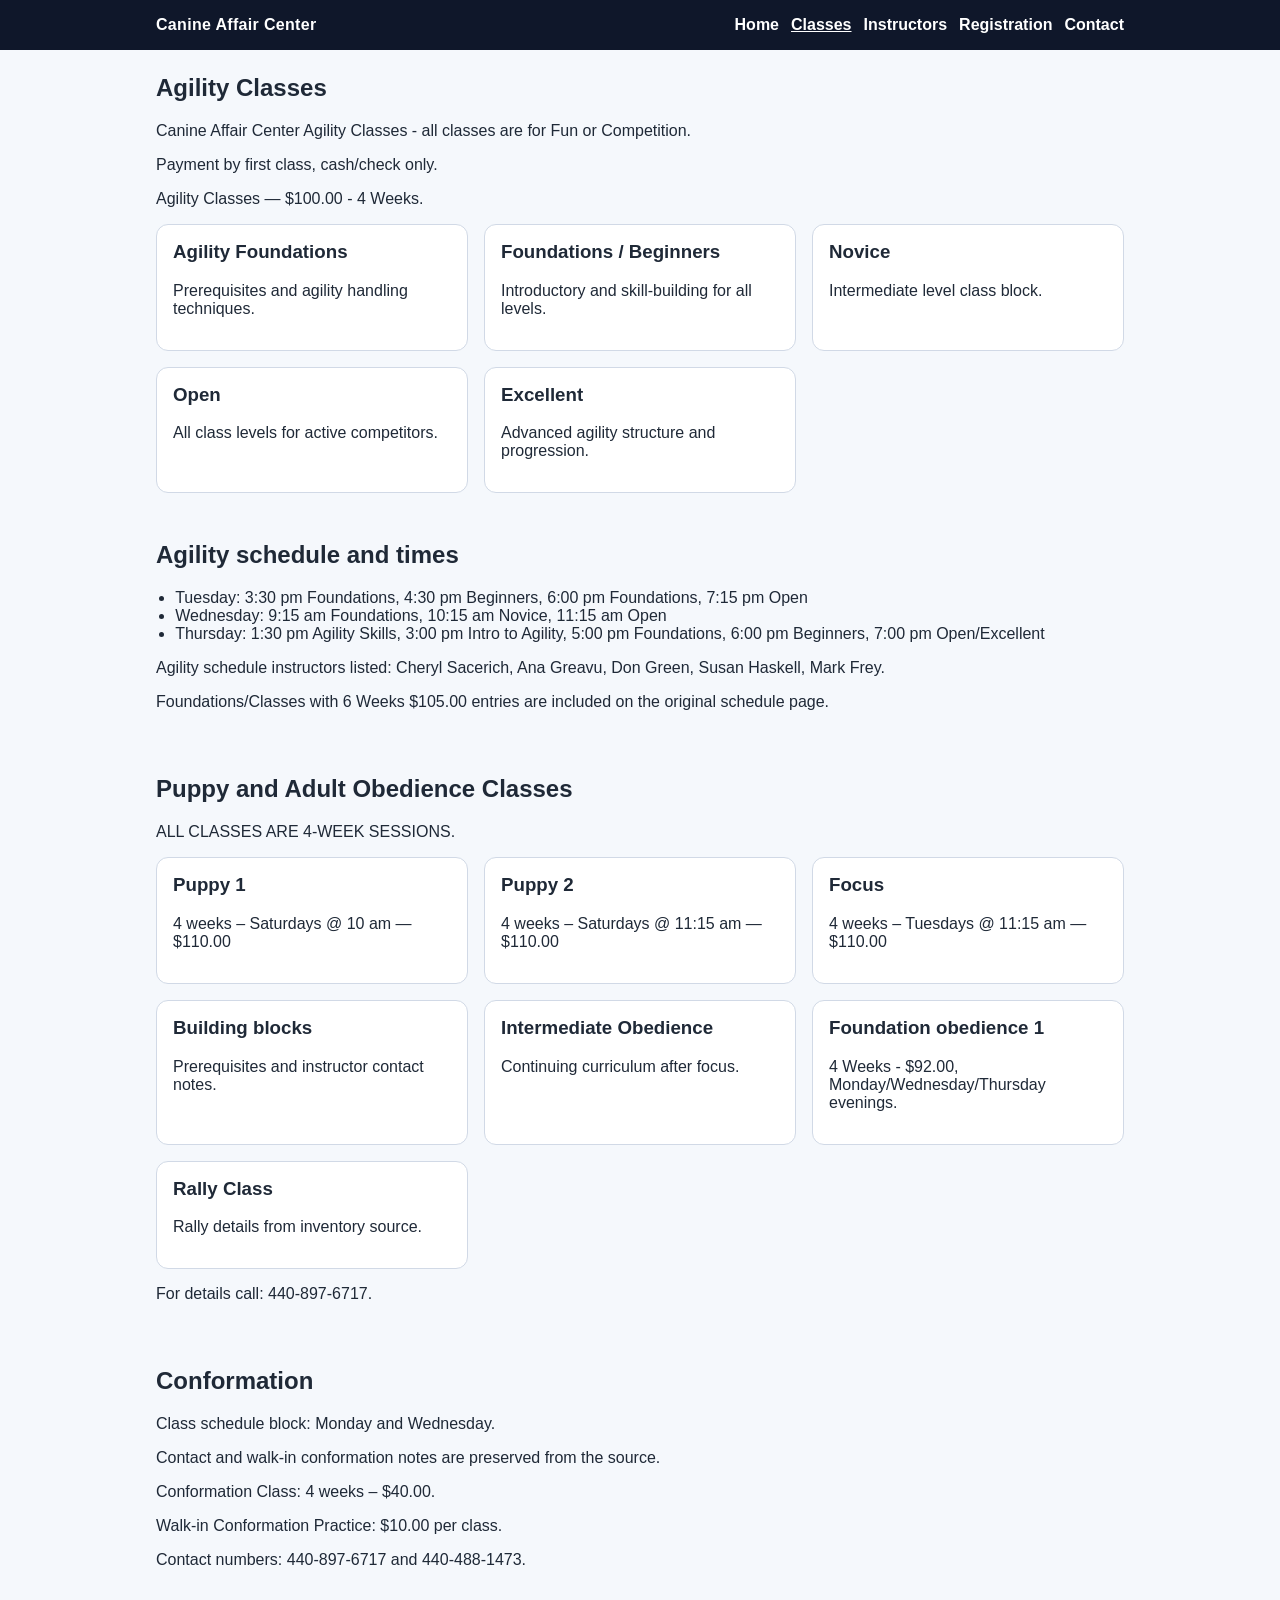
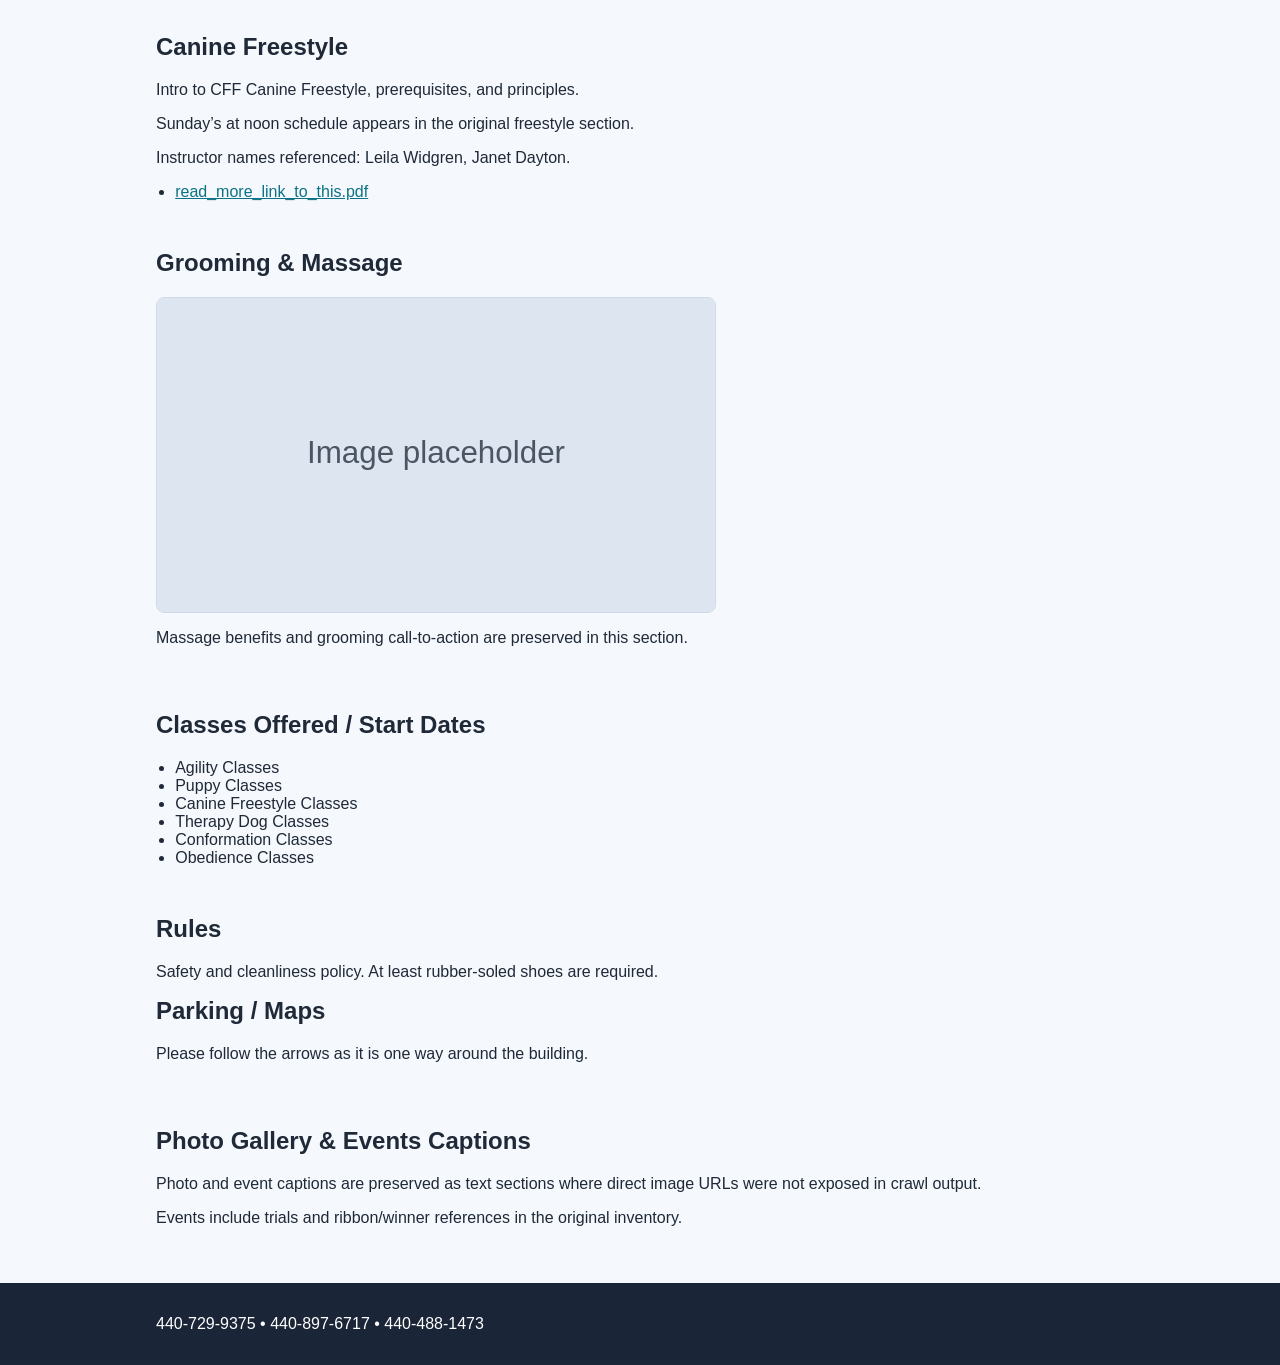
==== classes.html @ a9fc8bed "chore: rebuild static Canine Affair Center site" ====
<!doctype html>
<html lang="en">
  <head>
    <meta charset="UTF-8" />
    <meta name="viewport" content="width=device-width, initial-scale=1" />
    <title>Canine Affair Center - Classes</title>
    <link rel="stylesheet" href="styles.css" />
  </head>
  <body>
    <header class="site-header">
      <div class="container">
        <a class="brand" href="index.html">Canine Affair Center</a>
        <input id="menu-toggle" type="checkbox" />
        <label class="menu-toggle-btn" for="menu-toggle" aria-label="Open navigation">☰</label>
        <nav aria-label="Main navigation">
          <a href="index.html">Home</a>
          <a href="classes.html" class="active">Classes</a>
          <a href="instructors.html">Instructors</a>
          <a href="registration.html">Registration</a>
          <a href="contact.html">Contact</a>
        </nav>
      </div>
    </header>

    <main>
      <section id="agility" class="section">
        <div class="container">
          <h1>Agility Classes</h1>
          <p>Canine Affair Center Agility Classes - all classes are for Fun or Competition.</p>
          <p>Payment by first class, cash/check only.</p>
          <p>Agility Classes — $100.00 - 4 Weeks.</p>
          <div class="grid">
            <article class="card">
              <h3>Agility Foundations</h3>
              <p>Prerequisites and agility handling techniques.</p>
            </article>
            <article class="card">
              <h3>Foundations / Beginners</h3>
              <p>Introductory and skill-building for all levels.</p>
            </article>
            <article class="card">
              <h3>Novice</h3>
              <p>Intermediate level class block.</p>
            </article>
            <article class="card">
              <h3>Open</h3>
              <p>All class levels for active competitors.</p>
            </article>
            <article class="card">
              <h3>Excellent</h3>
              <p>Advanced agility structure and progression.</p>
            </article>
          </div>
        </div>
      </section>

      <section class="section">
        <div class="container">
          <h2>Agility schedule and times</h2>
          <ul>
            <li>Tuesday: 3:30 pm Foundations, 4:30 pm Beginners, 6:00 pm Foundations, 7:15 pm Open</li>
            <li>Wednesday: 9:15 am Foundations, 10:15 am Novice, 11:15 am Open</li>
            <li>Thursday: 1:30 pm Agility Skills, 3:00 pm Intro to Agility, 5:00 pm Foundations, 6:00 pm Beginners, 7:00 pm Open/Excellent</li>
          </ul>
          <p>Agility schedule instructors listed: Cheryl Sacerich, Ana Greavu, Don Green, Susan Haskell, Mark Frey.</p>
          <p>Foundations/Classes with 6 Weeks $105.00 entries are included on the original schedule page.</p>
        </div>
      </section>

      <section id="obedience" class="section">
        <div class="container">
          <h1>Puppy and Adult Obedience Classes</h1>
          <p>ALL CLASSES ARE 4-WEEK SESSIONS.</p>
          <div class="grid">
            <article class="card">
              <h3>Puppy 1</h3>
              <p>4 weeks – Saturdays @ 10 am — $110.00</p>
            </article>
            <article class="card">
              <h3>Puppy 2</h3>
              <p>4 weeks – Saturdays @ 11:15 am — $110.00</p>
            </article>
            <article class="card">
              <h3>Focus</h3>
              <p>4 weeks – Tuesdays @ 11:15 am — $110.00</p>
            </article>
            <article class="card">
              <h3>Building blocks</h3>
              <p>Prerequisites and instructor contact notes.</p>
            </article>
            <article class="card">
              <h3>Intermediate Obedience</h3>
              <p>Continuing curriculum after focus.</p>
            </article>
            <article class="card">
              <h3>Foundation obedience 1</h3>
              <p>4 Weeks - $92.00, Monday/Wednesday/Thursday evenings.</p>
            </article>
            <article class="card">
              <h3>Rally Class</h3>
              <p>Rally details from inventory source.</p>
            </article>
          </div>
          <p>For details call: 440-897-6717.</p>
        </div>
      </section>

      <section id="conformation" class="section">
        <div class="container">
          <h1>Conformation</h1>
          <p>Class schedule block: Monday and Wednesday.</p>
          <p>Contact and walk-in conformation notes are preserved from the source.</p>
          <p>Conformation Class: 4 weeks – $40.00.</p>
          <p>Walk-in Conformation Practice: $10.00 per class.</p>
          <p>Contact numbers: 440-897-6717 and 440-488-1473.</p>
        </div>
      </section>

      <section id="freestyle" class="section">
        <div class="container">
          <h1>Canine Freestyle</h1>
          <p>Intro to CFF Canine Freestyle, prerequisites, and principles.</p>
          <p>Sunday’s at noon schedule appears in the original freestyle section.</p>
          <p>Instructor names referenced: Leila Widgren, Janet Dayton.</p>
          <ul>
            <li><a href="https://www.canineaffaircenter.com/uploads/2/3/4/8/23484312/read_more_link_to_this.pdf">read_more_link_to_this.pdf</a></li>
          </ul>
        </div>
      </section>

      <section id="grooming" class="section">
        <div class="container">
          <h1>Grooming &amp; Massage</h1>
          <img src="assets/images/placeholder.svg" alt="Grooming and massage" class="content-image" />
          <p>Massage benefits and grooming call-to-action are preserved in this section.</p>
        </div>
      </section>

      <section id="start-dates" class="section">
        <div class="container">
          <h1>Classes Offered / Start Dates</h1>
          <ul>
            <li>Agility Classes</li>
            <li>Puppy Classes</li>
            <li>Canine Freestyle Classes</li>
            <li>Therapy Dog Classes</li>
            <li>Conformation Classes</li>
            <li>Obedience Classes</li>
          </ul>
        </div>
      </section>

      <section id="rules-parking" class="section">
        <div class="container">
          <h2>Rules</h2>
          <p>Safety and cleanliness policy. At least rubber-soled shoes are required.</p>

          <h2>Parking / Maps</h2>
          <p>Please follow the arrows as it is one way around the building.</p>
        </div>
      </section>

      <section id="photos" class="section">
        <div class="container">
          <h2>Photo Gallery &amp; Events Captions</h2>
          <p>Photo and event captions are preserved as text sections where direct image URLs were not exposed in crawl output.</p>
          <p>Events include trials and ribbon/winner references in the original inventory.</p>
        </div>
      </section>
    </main>

    <footer>
      <div class="container">
        <p>440-729-9375 • 440-897-6717 • 440-488-1473</p>
      </div>
    </footer>
  </body>
</html>
---- styles.css ----
:root {
  --bg: #f5f8fc;
  --text: #1f2937;
  --muted: #4b5563;
  --primary: #0f172a;
  --accent: #0b7285;
  --card: #ffffff;
  --border: #d1d9e6;
}

* {
  box-sizing: border-box;
}

html,
body {
  margin: 0;
  padding: 0;
  font-family: "Trebuchet MS", Arial, sans-serif;
  color: var(--text);
  background: var(--bg);
}

a {
  color: var(--accent);
}

.container {
  width: min(100%, 1000px);
  margin: 0 auto;
  padding: 0 1rem;
}

.site-header {
  background: var(--primary);
  color: #fff;
  padding: 1rem 0;
}

.site-header .container {
  display: flex;
  flex-wrap: wrap;
  gap: 0.75rem;
  align-items: center;
}

.brand {
  color: #fff;
  font-weight: 700;
  text-decoration: none;
  letter-spacing: 0.02em;
}

.site-header nav {
  margin-left: auto;
  display: flex;
  flex-wrap: wrap;
  gap: 0.75rem;
}

.site-header nav a {
  color: #fff;
  text-decoration: none;
  font-weight: 600;
}

.site-header nav a.active {
  text-decoration: underline;
}

#menu-toggle {
  display: none;
}

.menu-toggle-btn {
  display: none;
  margin-left: auto;
  cursor: pointer;
  color: #fff;
  border: 1px solid rgba(255, 255, 255, 0.45);
  border-radius: 0.35rem;
  padding: 0.25rem 0.5rem;
}

.hero {
  padding: 3rem 0;
  background: #e2ecf5;
}

.hero h1 {
  margin-top: 0.4rem;
}

.phone {
  font-weight: 700;
  margin-bottom: 0.25rem;
}

.section {
  padding: 1.5rem 0;
}

h1,
h2,
h3 {
  margin-top: 0;
}

.grid {
  display: grid;
  grid-template-columns: repeat(auto-fit, minmax(240px, 1fr));
  gap: 1rem;
}

.card {
  background: var(--card);
  border: 1px solid var(--border);
  border-radius: 0.75rem;
  padding: 1rem;
}

.content-image {
  width: 100%;
  max-width: 560px;
  height: auto;
  display: block;
  border-radius: 0.5rem;
  border: 1px solid var(--border);
  margin-bottom: 0.75rem;
}

.contact-form {
  display: grid;
  gap: 0.6rem;
}

.contact-form label {
  margin-top: 0.25rem;
}

.contact-form input,
.contact-form textarea {
  width: 100%;
  border: 1px solid var(--border);
  border-radius: 0.4rem;
  padding: 0.6rem;
  font-family: inherit;
}

.contact-form button {
  width: fit-content;
  border: none;
  padding: 0.7rem 1rem;
  border-radius: 0.4rem;
  background: var(--accent);
  color: #fff;
  font-weight: 700;
}

footer {
  background: #1a2538;
  color: #fff;
  padding: 1rem 0;
  margin-top: 1rem;
}

.service-list,
ul {
  margin: 0;
  padding-left: 1.2rem;
}

@media (max-width: 740px) {
  .site-header .container {
    position: relative;
  }

  .menu-toggle-btn {
    display: inline-block;
  }

  .site-header nav {
    width: 100%;
    display: none;
    flex-direction: column;
    gap: 0.4rem;
    margin-left: 0;
    padding-bottom: 0.4rem;
  }

  #menu-toggle:checked + .menu-toggle-btn + nav {
    display: flex;
  }
}
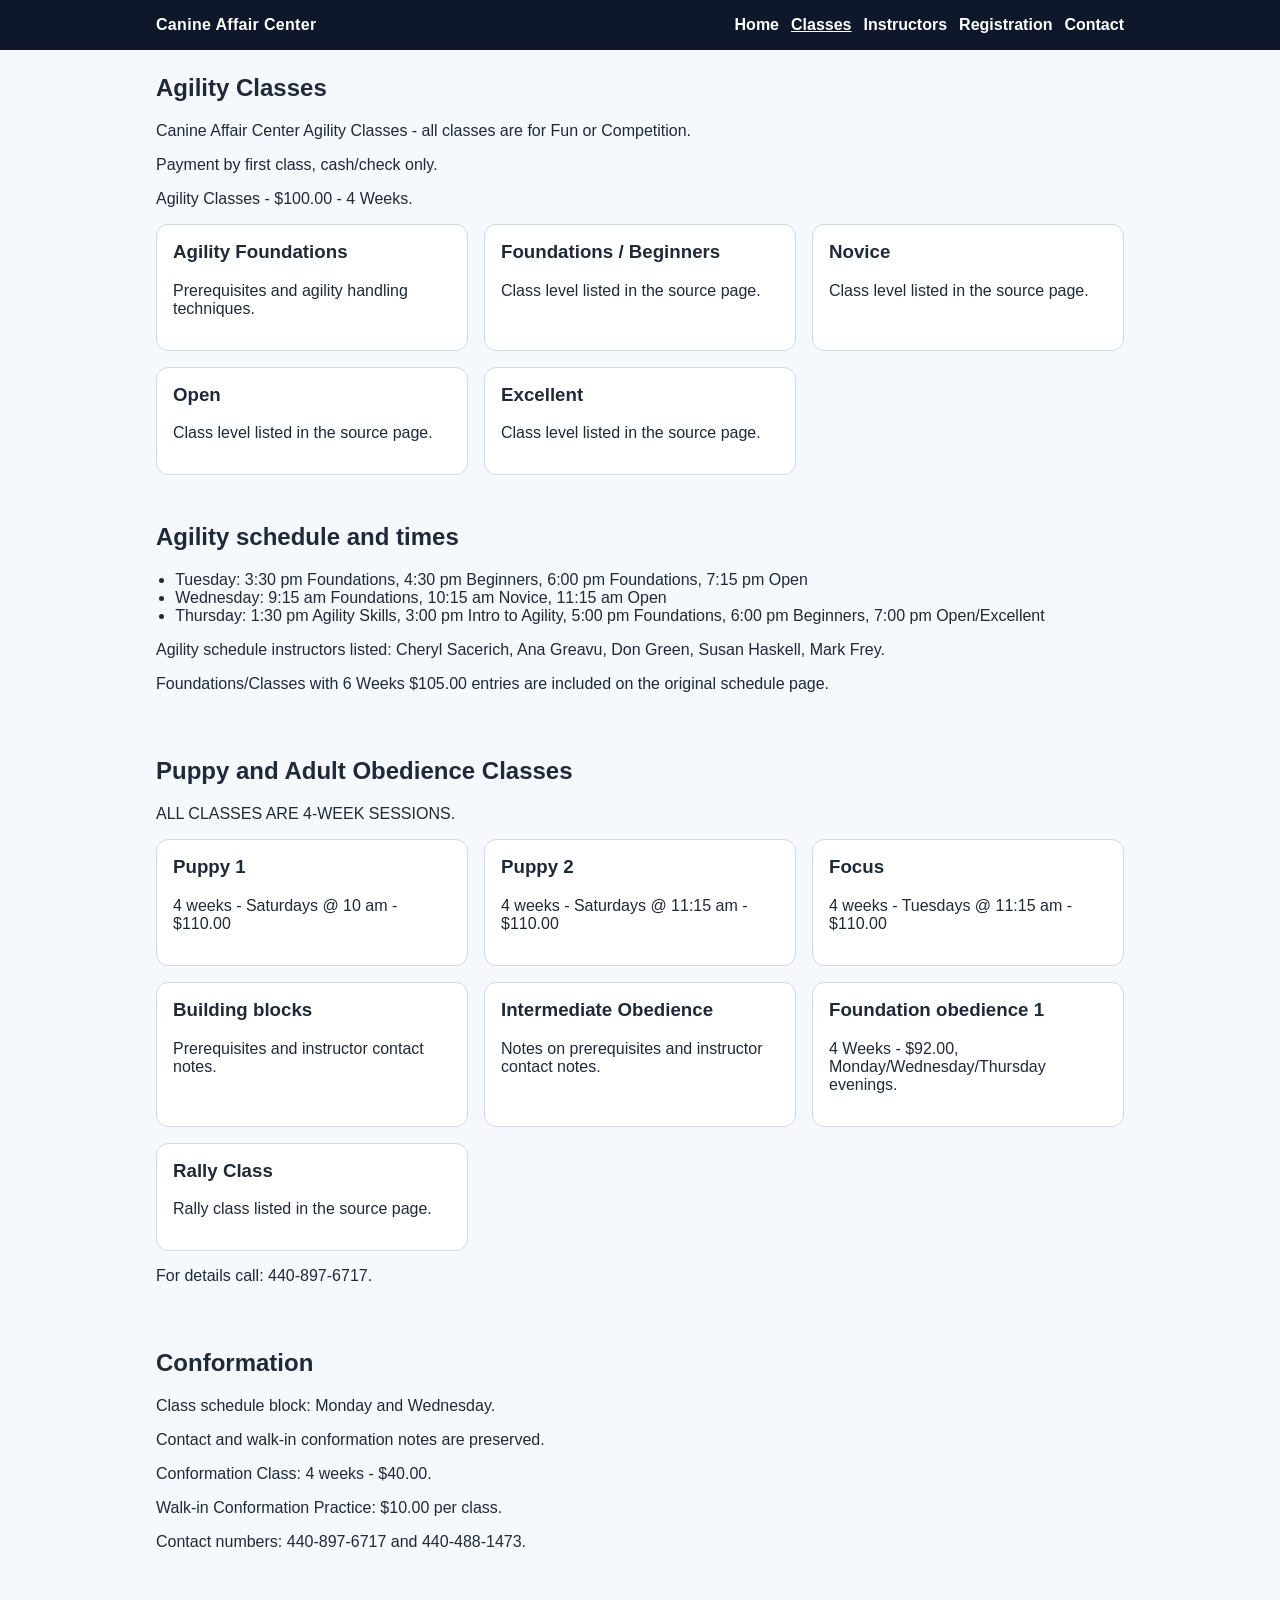
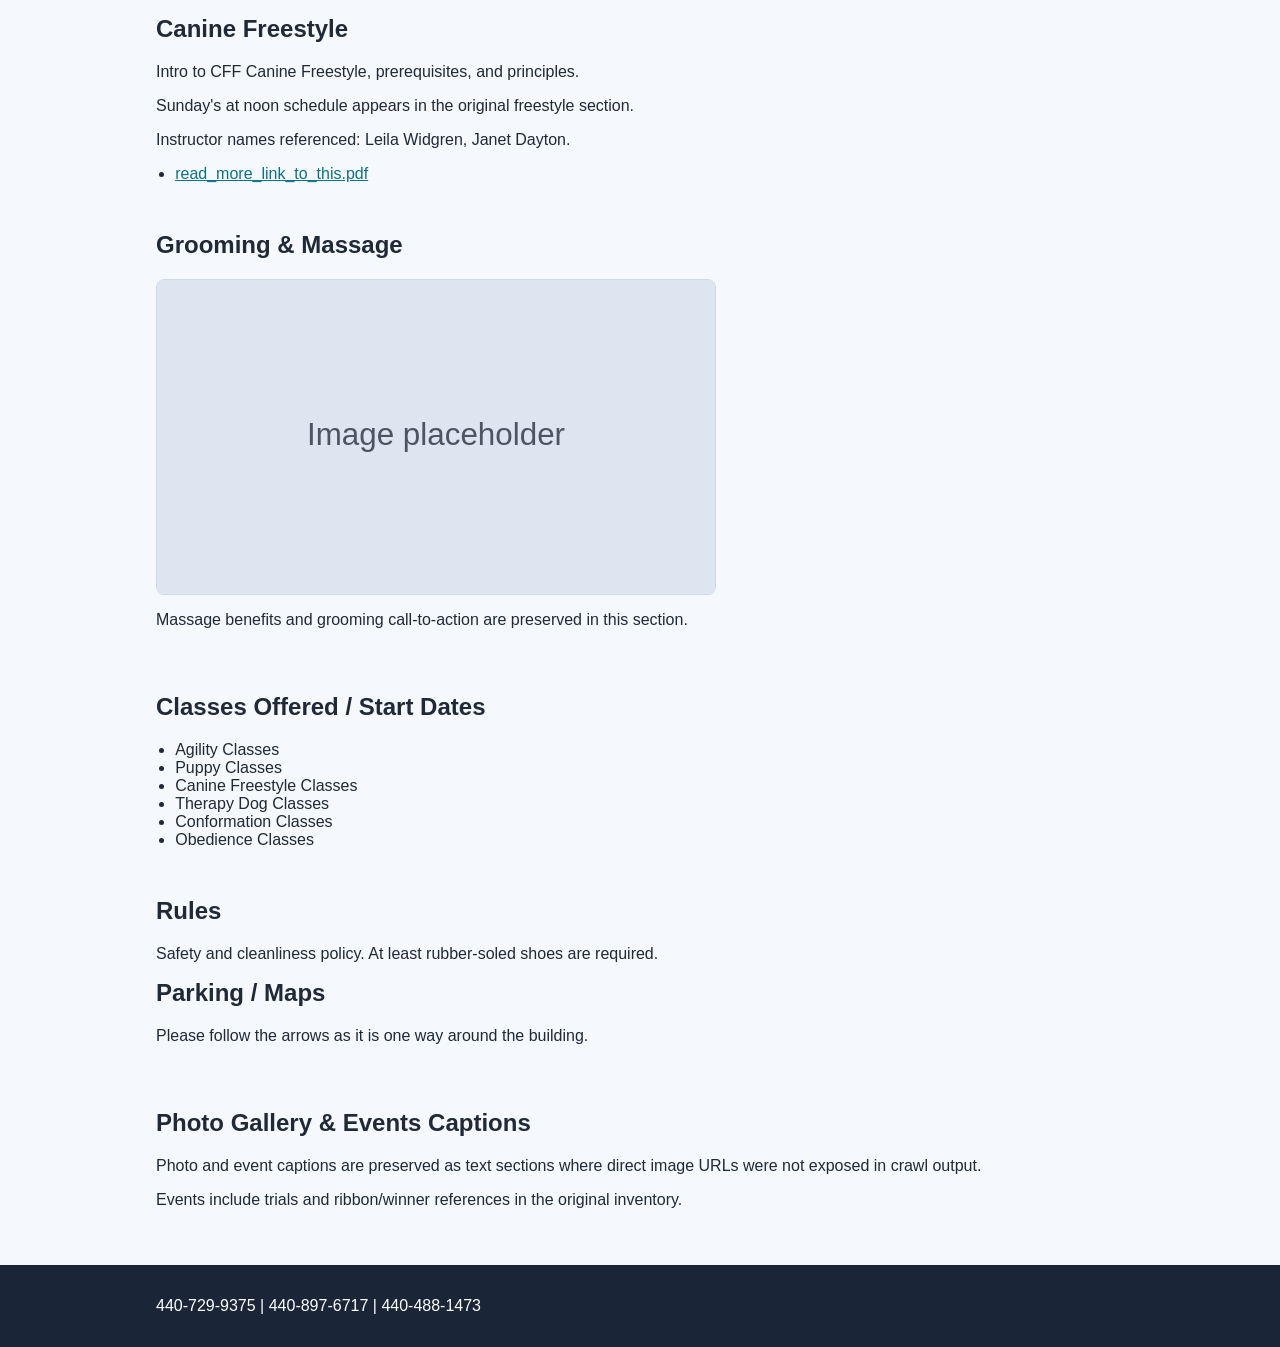
==== commit ee6a6ca7: "chore: tighten content wording and encoding cleanup" ====
--- a/classes.html
+++ b/classes.html
@@ -11,7 +11,7 @@
       <div class="container">
         <a class="brand" href="index.html">Canine Affair Center</a>
         <input id="menu-toggle" type="checkbox" />
-        <label class="menu-toggle-btn" for="menu-toggle" aria-label="Open navigation">☰</label>
+        <label class="menu-toggle-btn" for="menu-toggle" aria-label="Open navigation">Menu</label>
         <nav aria-label="Main navigation">
           <a href="index.html">Home</a>
           <a href="classes.html" class="active">Classes</a>
@@ -28,7 +28,7 @@
           <h1>Agility Classes</h1>
           <p>Canine Affair Center Agility Classes - all classes are for Fun or Competition.</p>
           <p>Payment by first class, cash/check only.</p>
-          <p>Agility Classes — $100.00 - 4 Weeks.</p>
+          <p>Agility Classes - $100.00 - 4 Weeks.</p>
           <div class="grid">
             <article class="card">
               <h3>Agility Foundations</h3>
@@ -36,19 +36,19 @@
             </article>
             <article class="card">
               <h3>Foundations / Beginners</h3>
-              <p>Introductory and skill-building for all levels.</p>
+              <p>Class level listed in the source page.</p>
             </article>
             <article class="card">
               <h3>Novice</h3>
-              <p>Intermediate level class block.</p>
+              <p>Class level listed in the source page.</p>
             </article>
             <article class="card">
               <h3>Open</h3>
-              <p>All class levels for active competitors.</p>
+              <p>Class level listed in the source page.</p>
             </article>
             <article class="card">
               <h3>Excellent</h3>
-              <p>Advanced agility structure and progression.</p>
+              <p>Class level listed in the source page.</p>
             </article>
           </div>
         </div>
@@ -74,15 +74,15 @@
           <div class="grid">
             <article class="card">
               <h3>Puppy 1</h3>
-              <p>4 weeks – Saturdays @ 10 am — $110.00</p>
+              <p>4 weeks - Saturdays @ 10 am - $110.00</p>
             </article>
             <article class="card">
               <h3>Puppy 2</h3>
-              <p>4 weeks – Saturdays @ 11:15 am — $110.00</p>
+              <p>4 weeks - Saturdays @ 11:15 am - $110.00</p>
             </article>
             <article class="card">
               <h3>Focus</h3>
-              <p>4 weeks – Tuesdays @ 11:15 am — $110.00</p>
+              <p>4 weeks - Tuesdays @ 11:15 am - $110.00</p>
             </article>
             <article class="card">
               <h3>Building blocks</h3>
@@ -90,7 +90,7 @@
             </article>
             <article class="card">
               <h3>Intermediate Obedience</h3>
-              <p>Continuing curriculum after focus.</p>
+              <p>Notes on prerequisites and instructor contact notes.</p>
             </article>
             <article class="card">
               <h3>Foundation obedience 1</h3>
@@ -98,7 +98,7 @@
             </article>
             <article class="card">
               <h3>Rally Class</h3>
-              <p>Rally details from inventory source.</p>
+              <p>Rally class listed in the source page.</p>
             </article>
           </div>
           <p>For details call: 440-897-6717.</p>
@@ -109,8 +109,8 @@
         <div class="container">
           <h1>Conformation</h1>
           <p>Class schedule block: Monday and Wednesday.</p>
-          <p>Contact and walk-in conformation notes are preserved from the source.</p>
-          <p>Conformation Class: 4 weeks – $40.00.</p>
+          <p>Contact and walk-in conformation notes are preserved.</p>
+          <p>Conformation Class: 4 weeks - $40.00.</p>
           <p>Walk-in Conformation Practice: $10.00 per class.</p>
           <p>Contact numbers: 440-897-6717 and 440-488-1473.</p>
         </div>
@@ -120,7 +120,7 @@
         <div class="container">
           <h1>Canine Freestyle</h1>
           <p>Intro to CFF Canine Freestyle, prerequisites, and principles.</p>
-          <p>Sunday’s at noon schedule appears in the original freestyle section.</p>
+          <p>Sunday's at noon schedule appears in the original freestyle section.</p>
           <p>Instructor names referenced: Leila Widgren, Janet Dayton.</p>
           <ul>
             <li><a href="https://www.canineaffaircenter.com/uploads/2/3/4/8/23484312/read_more_link_to_this.pdf">read_more_link_to_this.pdf</a></li>
@@ -171,7 +171,7 @@
 
     <footer>
       <div class="container">
-        <p>440-729-9375 • 440-897-6717 • 440-488-1473</p>
+        <p>440-729-9375 | 440-897-6717 | 440-488-1473</p>
       </div>
     </footer>
   </body>
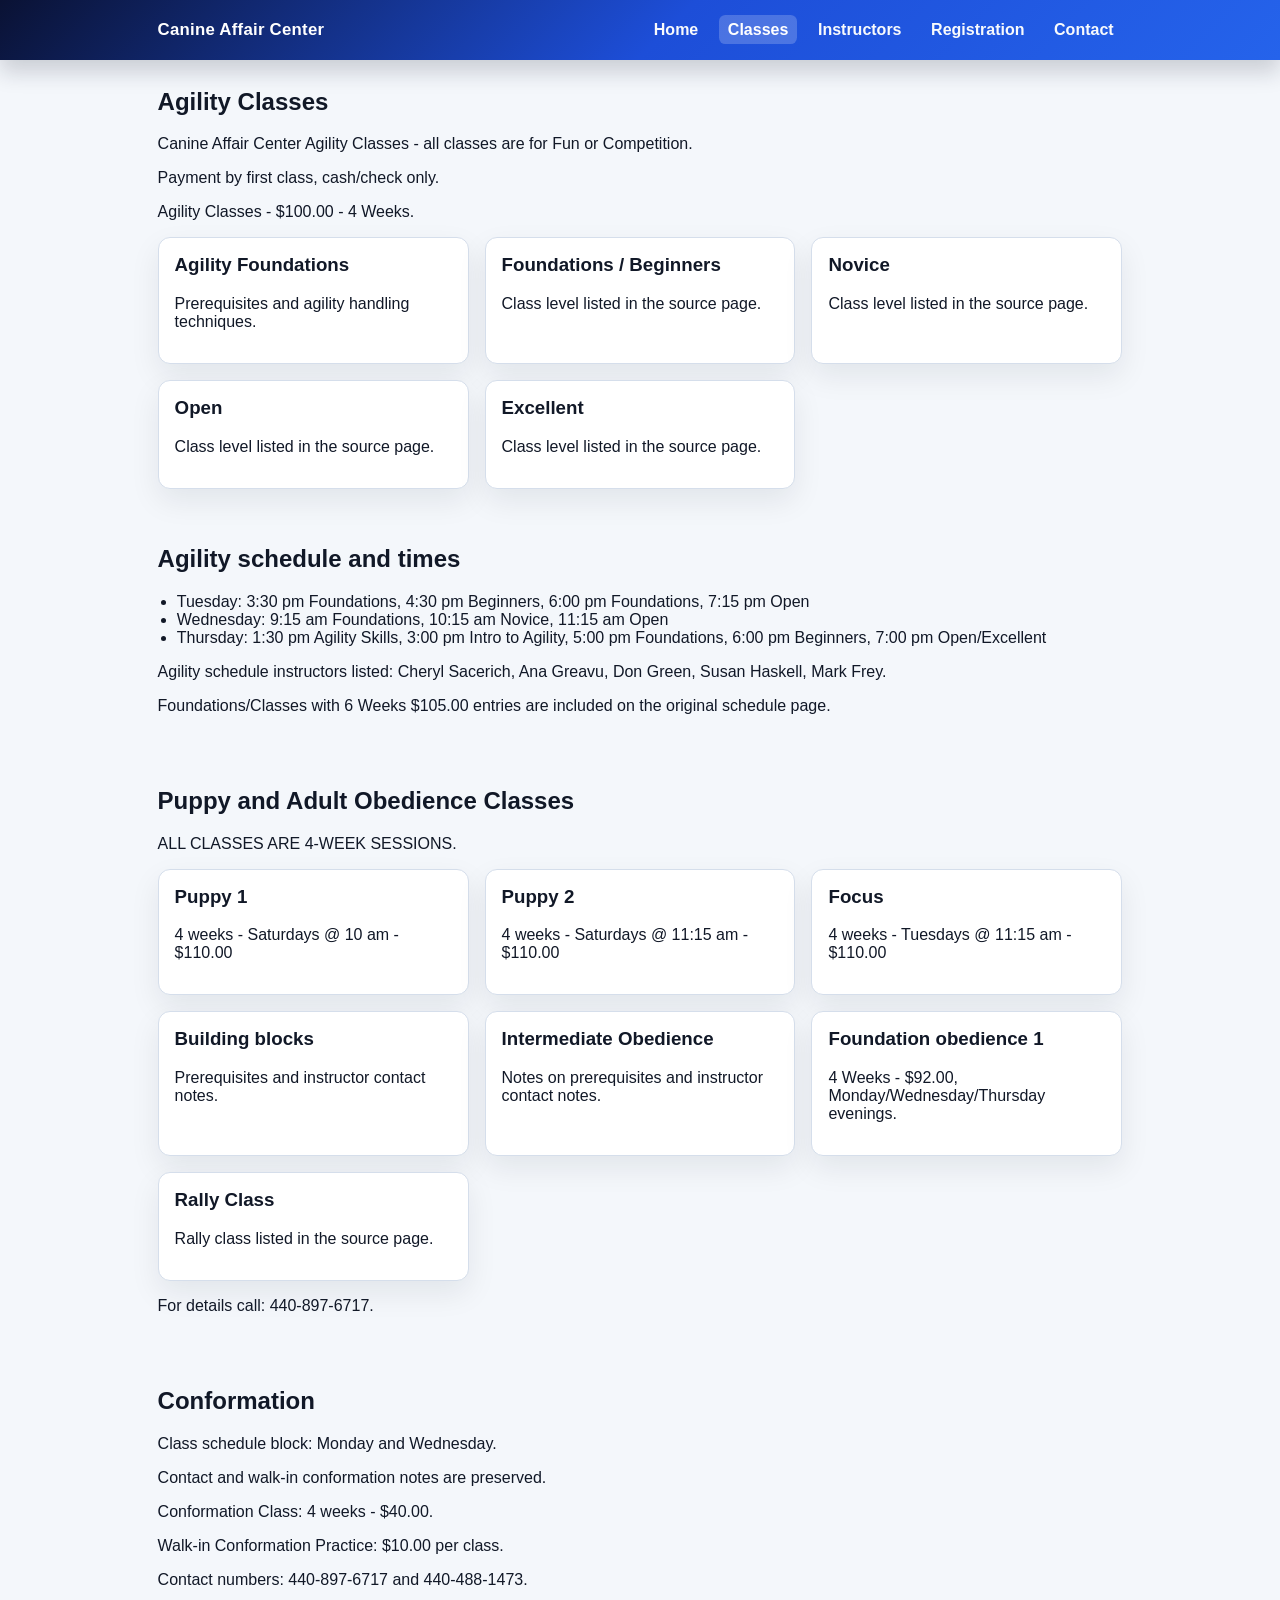
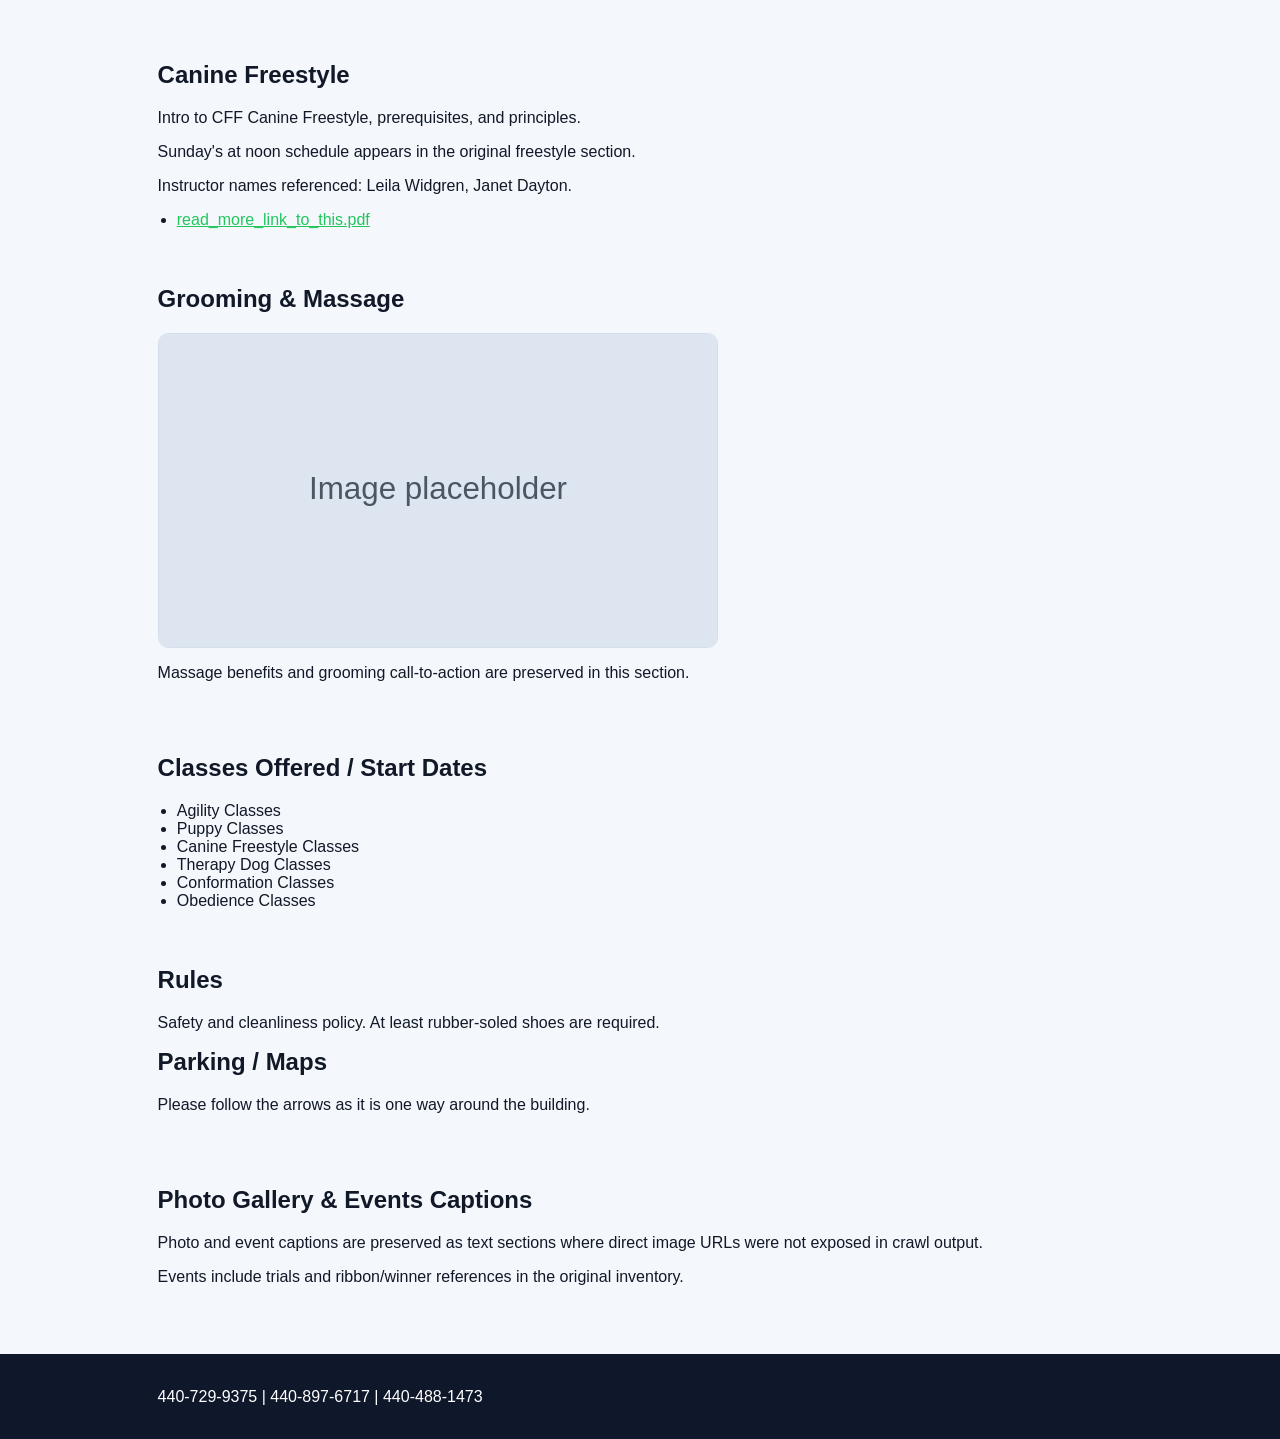
==== commit 0ad33e3d: "style: replace word menu with hamburger icon and refresh theme" ====
--- a/classes.html
+++ b/classes.html
@@ -11,7 +11,14 @@
       <div class="container">
         <a class="brand" href="index.html">Canine Affair Center</a>
         <input id="menu-toggle" type="checkbox" />
-        <label class="menu-toggle-btn" for="menu-toggle" aria-label="Open navigation">Menu</label>
+        <label class="menu-toggle-btn" for="menu-toggle" aria-label="Open navigation">
+          <span class="hamburger" aria-hidden="true">
+            <span></span>
+            <span></span>
+            <span></span>
+          </span>
+          <span class="visually-hidden">Menu</span>
+        </label>
         <nav aria-label="Main navigation">
           <a href="index.html">Home</a>
           <a href="classes.html" class="active">Classes</a>
--- a/styles.css
+++ b/styles.css
@@ -1,11 +1,12 @@
 :root {
-  --bg: #f5f8fc;
-  --text: #1f2937;
+  --bg: #f4f7fb;
+  --text: #111827;
   --muted: #4b5563;
   --primary: #0f172a;
-  --accent: #0b7285;
+  --accent-2: #22c55e;
   --card: #ffffff;
-  --border: #d1d9e6;
+  --border: #d5deeb;
+  --shadow: 0 12px 30px rgba(17, 24, 39, 0.08);
 }
 
 * {
@@ -16,25 +17,26 @@
 body {
   margin: 0;
   padding: 0;
-  font-family: "Trebuchet MS", Arial, sans-serif;
+  font-family: "Inter", "Segoe UI", "Helvetica Neue", Arial, sans-serif;
   color: var(--text);
   background: var(--bg);
 }
 
 a {
-  color: var(--accent);
+  color: var(--accent-2);
 }
 
 .container {
   width: min(100%, 1000px);
   margin: 0 auto;
-  padding: 0 1rem;
+  padding: 0 1.1rem;
 }
 
 .site-header {
-  background: var(--primary);
-  color: #fff;
-  padding: 1rem 0;
+  background: linear-gradient(135deg, #0a1234, #1d4ed8 52%, #2563eb);
+  color: #fff;
+  padding: 0.95rem 0;
+  box-shadow: 0 12px 22px rgba(15, 23, 42, 0.18);
 }
 
 .site-header .container {
@@ -48,7 +50,8 @@
   color: #fff;
   font-weight: 700;
   text-decoration: none;
-  letter-spacing: 0.02em;
+  letter-spacing: 0.015em;
+  font-size: 1.05rem;
 }
 
 .site-header nav {
@@ -59,13 +62,22 @@
 }
 
 .site-header nav a {
-  color: #fff;
+  color: #f8fafc;
   text-decoration: none;
   font-weight: 600;
+  padding: 0.35rem 0.55rem;
+  border-radius: 0.4rem;
+  transition: background-color 0.2s ease, color 0.2s ease;
+}
+
+.site-header nav a:hover,
+.site-header nav a:focus-visible {
+  background: rgba(255, 255, 255, 0.16);
 }
 
 .site-header nav a.active {
-  text-decoration: underline;
+  color: #ffffff;
+  background: rgba(255, 255, 255, 0.2);
 }
 
 #menu-toggle {
@@ -77,27 +89,83 @@
   margin-left: auto;
   cursor: pointer;
   color: #fff;
-  border: 1px solid rgba(255, 255, 255, 0.45);
-  border-radius: 0.35rem;
-  padding: 0.25rem 0.5rem;
+  border: 0;
+  background: transparent;
+  padding: 0.35rem;
+  border-radius: 0.45rem;
+}
+
+.hamburger {
+  width: 1.3rem;
+  height: 1rem;
+  display: inline-block;
+  position: relative;
+}
+
+.hamburger span {
+  position: absolute;
+  left: 0;
+  width: 100%;
+  height: 2px;
+  border-radius: 999px;
+  background: #fff;
+  transition: all 0.2s ease;
+}
+
+.hamburger span:nth-child(1) {
+  top: 0;
+}
+
+.hamburger span:nth-child(2) {
+  top: 0.45rem;
+}
+
+.hamburger span:nth-child(3) {
+  top: 0.9rem;
+}
+
+#menu-toggle:checked + .menu-toggle-btn .hamburger span:nth-child(1) {
+  top: 0.45rem;
+  transform: rotate(45deg);
+}
+
+#menu-toggle:checked + .menu-toggle-btn .hamburger span:nth-child(2) {
+  opacity: 0;
+}
+
+#menu-toggle:checked + .menu-toggle-btn .hamburger span:nth-child(3) {
+  top: 0.45rem;
+  transform: rotate(-45deg);
+}
+
+.visually-hidden {
+  position: absolute;
+  clip: rect(0 0 0 0);
+  width: 1px;
+  height: 1px;
+  margin: -1px;
+  overflow: hidden;
+  border: 0;
+  padding: 0;
 }
 
 .hero {
-  padding: 3rem 0;
-  background: #e2ecf5;
+  padding: 3rem 0 2.2rem;
+  background: linear-gradient(180deg, #e8f0fe 0%, #f4f7fb 100%);
+  border-bottom: 1px solid rgba(37, 99, 235, 0.12);
 }
 
 .hero h1 {
-  margin-top: 0.4rem;
+  margin-top: 0.45rem;
 }
 
 .phone {
   font-weight: 700;
-  margin-bottom: 0.25rem;
+  margin-bottom: 0.35rem;
 }
 
 .section {
-  padding: 1.5rem 0;
+  padding: 1.75rem 0;
 }
 
 h1,
@@ -117,6 +185,7 @@
   border: 1px solid var(--border);
   border-radius: 0.75rem;
   padding: 1rem;
+  box-shadow: var(--shadow);
 }
 
 .content-image {
@@ -124,9 +193,10 @@
   max-width: 560px;
   height: auto;
   display: block;
-  border-radius: 0.5rem;
+  border-radius: 0.65rem;
   border: 1px solid var(--border);
   margin-bottom: 0.75rem;
+  background: #eef2ff;
 }
 
 .contact-form {
@@ -135,33 +205,44 @@
 }
 
 .contact-form label {
-  margin-top: 0.25rem;
+  margin-top: 0.35rem;
+  color: var(--muted);
 }
 
 .contact-form input,
 .contact-form textarea {
   width: 100%;
   border: 1px solid var(--border);
-  border-radius: 0.4rem;
-  padding: 0.6rem;
+  border-radius: 0.55rem;
+  padding: 0.65rem 0.7rem;
   font-family: inherit;
+  transition: border-color 0.2s ease, box-shadow 0.2s ease;
+}
+
+.contact-form input:focus-visible,
+.contact-form textarea:focus-visible {
+  outline: none;
+  border-color: #2563eb;
+  box-shadow: 0 0 0 4px rgba(37, 99, 235, 0.14);
 }
 
 .contact-form button {
   width: fit-content;
   border: none;
-  padding: 0.7rem 1rem;
-  border-radius: 0.4rem;
-  background: var(--accent);
+  padding: 0.75rem 1.15rem;
+  border-radius: 0.55rem;
+  background: linear-gradient(135deg, var(--accent-2), #16a34a);
   color: #fff;
   font-weight: 700;
+  box-shadow: 0 8px 20px rgba(34, 197, 94, 0.28);
+  cursor: pointer;
 }
 
 footer {
-  background: #1a2538;
-  color: #fff;
-  padding: 1rem 0;
-  margin-top: 1rem;
+  background: var(--primary);
+  color: #fff;
+  padding: 1.1rem 0;
+  margin-top: 1.5rem;
 }
 
 .service-list,
@@ -176,19 +257,29 @@
   }
 
   .menu-toggle-btn {
-    display: inline-block;
+    display: inline-flex;
+    align-items: center;
   }
 
   .site-header nav {
     width: 100%;
     display: none;
     flex-direction: column;
-    gap: 0.4rem;
+    gap: 0.45rem;
     margin-left: 0;
-    padding-bottom: 0.4rem;
+    padding: 0.2rem 0 0.5rem;
   }
 
   #menu-toggle:checked + .menu-toggle-btn + nav {
     display: flex;
   }
-}
+
+  .site-header nav a {
+    background: rgba(255, 255, 255, 0.06);
+    padding: 0.65rem 0.8rem;
+  }
+
+  .hero {
+    padding: 2.2rem 0 1.6rem;
+  }
+}
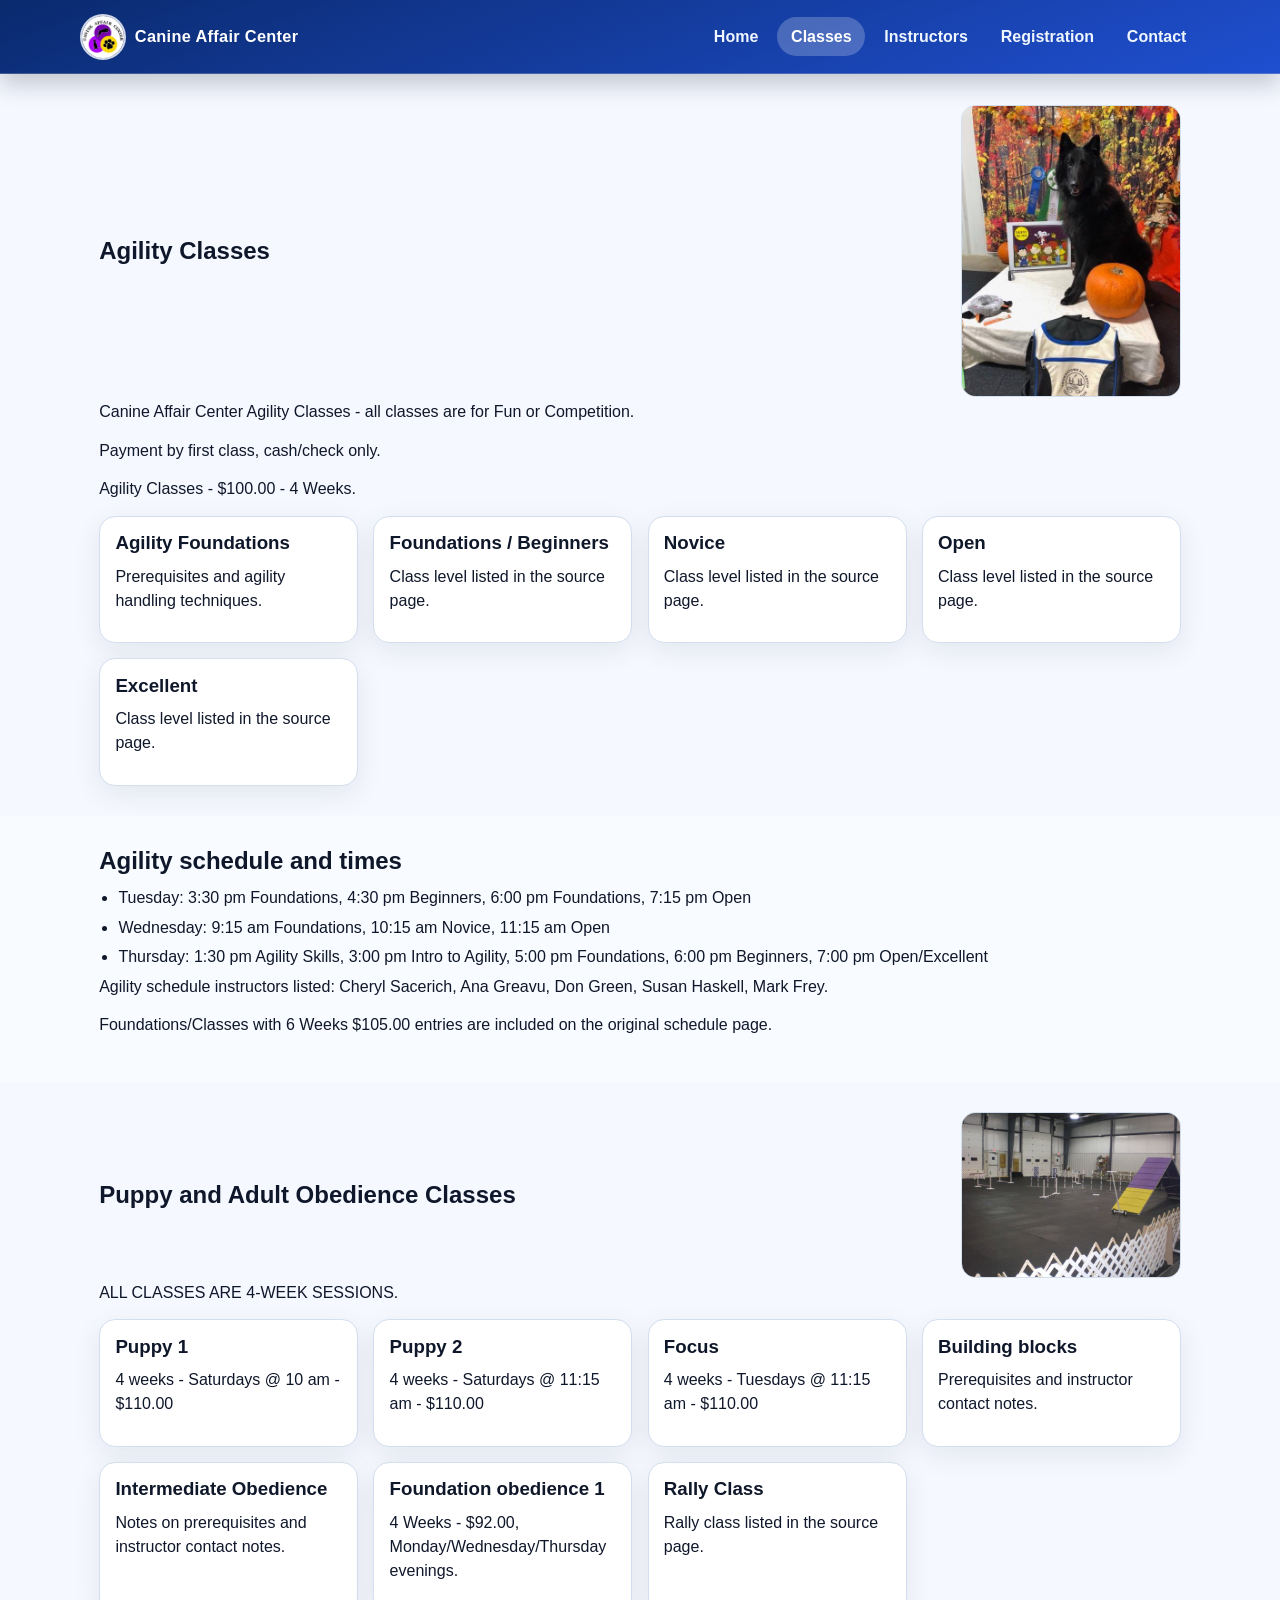
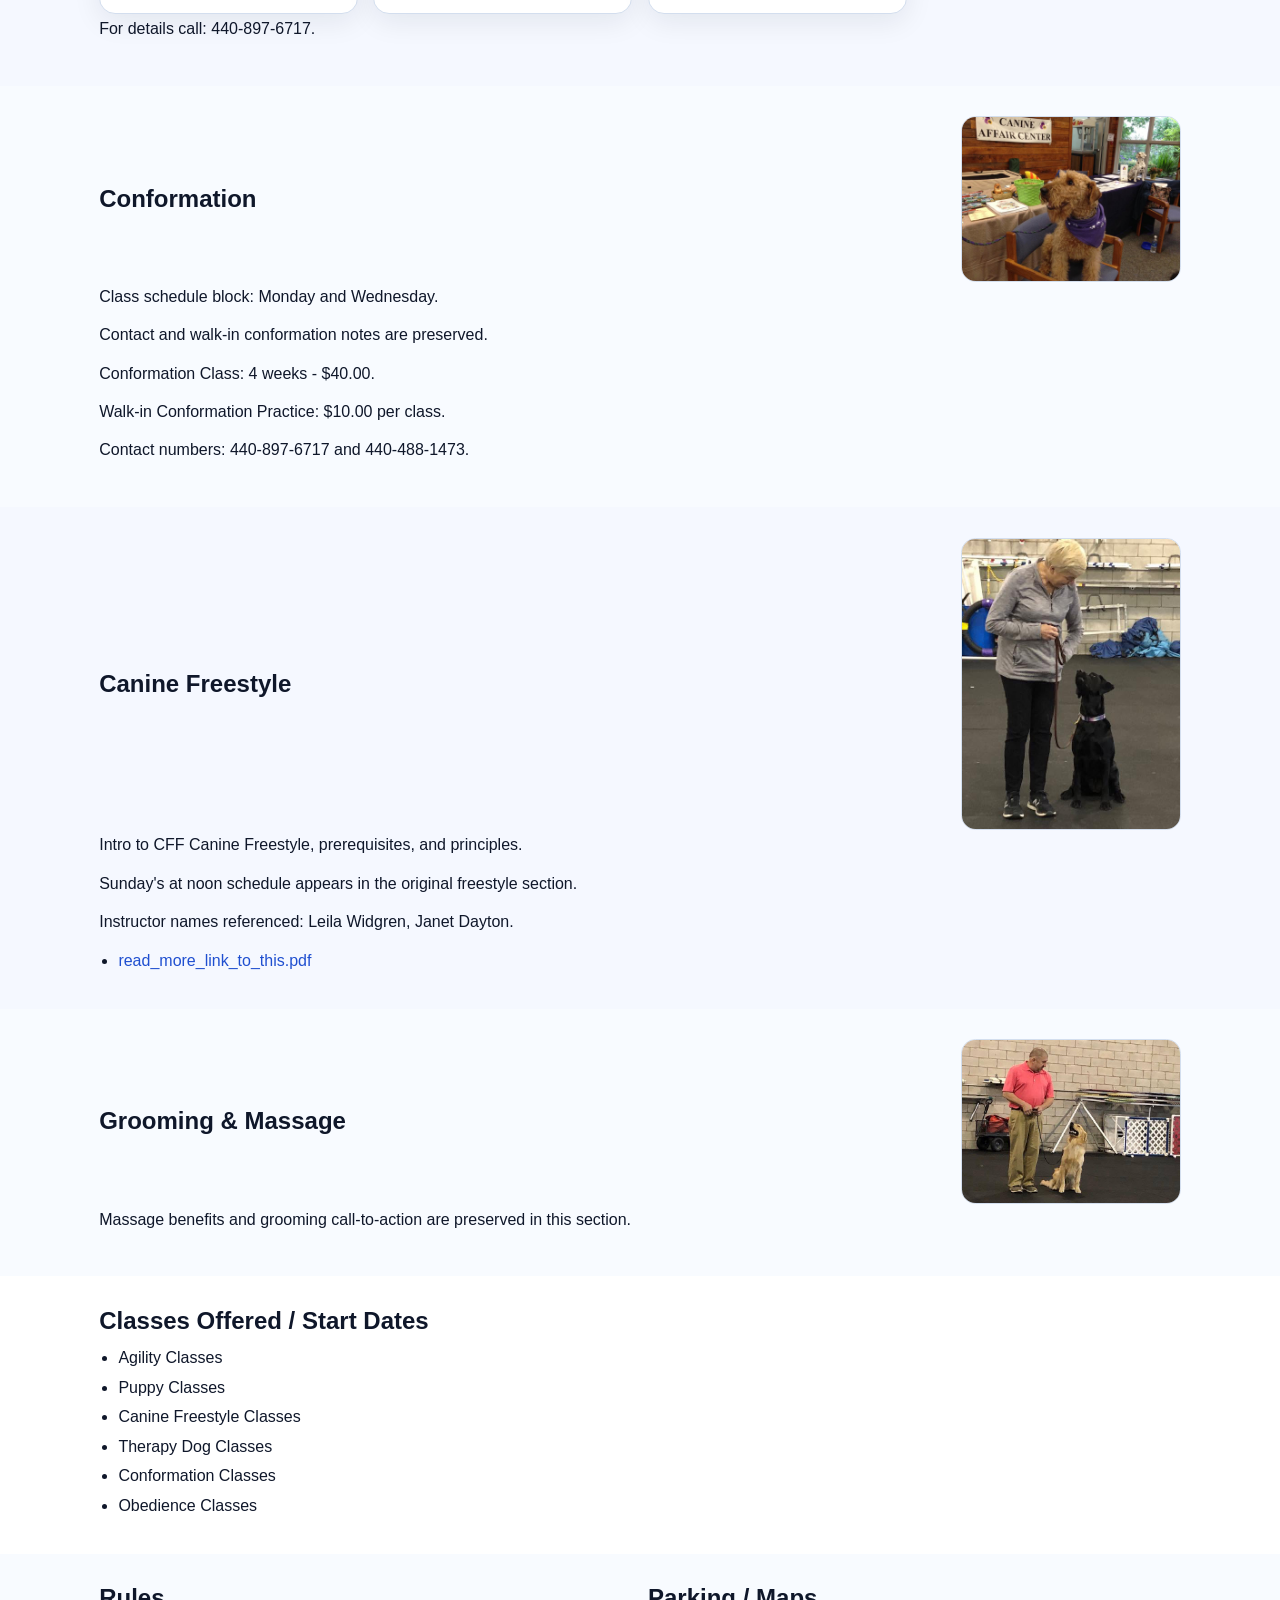
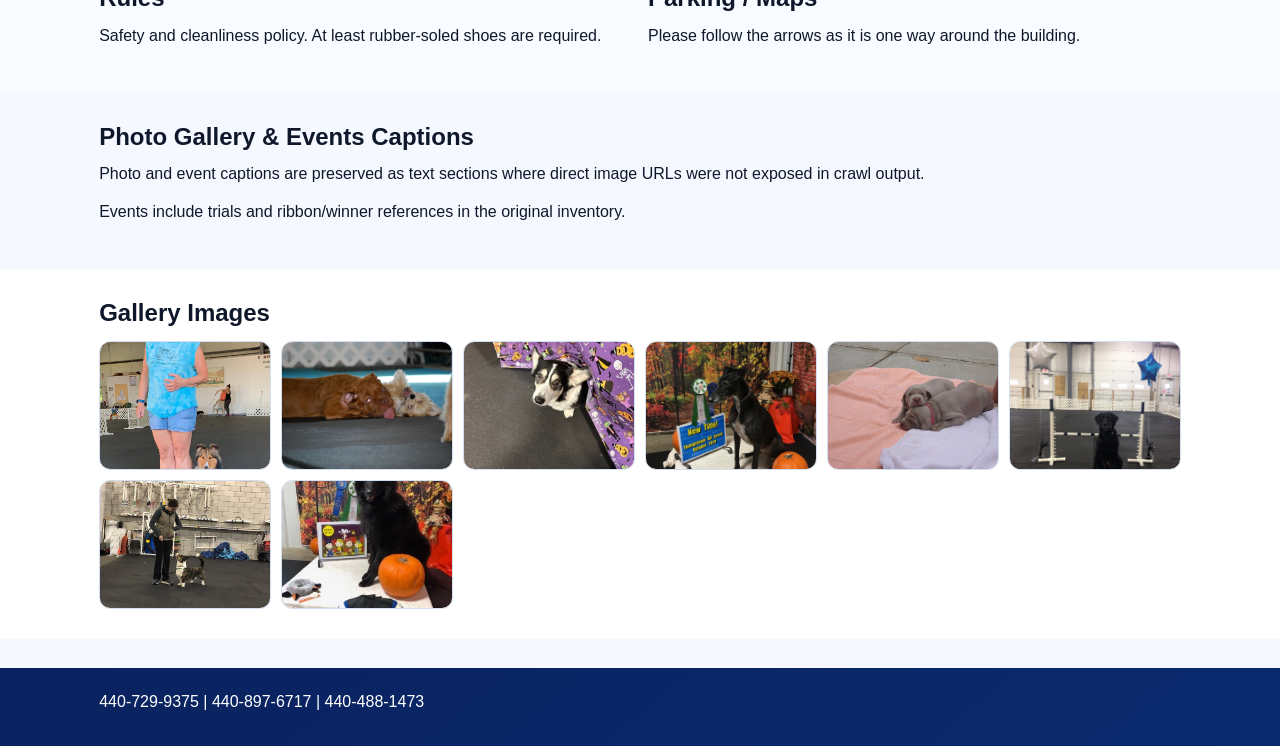
==== commit b90c78a1: "chore: rebuild static Canine Affair Center site" ====
--- a/classes.html
+++ b/classes.html
@@ -8,16 +8,21 @@
   </head>
   <body>
     <header class="site-header">
-      <div class="container">
-        <a class="brand" href="index.html">Canine Affair Center</a>
-        <input id="menu-toggle" type="checkbox" />
+      <div class="container nav-shell">
+        <a class="brand" href="index.html">
+          <img
+            src="assets/images/292273772_463270262411396_3111458359805583929_n.jpg"
+            alt="Canine Affair Center logo"
+          />
+          <span>Canine Affair Center</span>
+        </a>
+        <input id="menu-toggle" class="menu-toggle" type="checkbox" />
         <label class="menu-toggle-btn" for="menu-toggle" aria-label="Open navigation">
           <span class="hamburger" aria-hidden="true">
             <span></span>
             <span></span>
             <span></span>
           </span>
-          <span class="visually-hidden">Menu</span>
         </label>
         <nav aria-label="Main navigation">
           <a href="index.html">Home</a>
@@ -32,7 +37,10 @@
     <main>
       <section id="agility" class="section">
         <div class="container">
-          <h1>Agility Classes</h1>
+          <div class="section-head">
+            <h1>Agility Classes</h1>
+            <img src="assets/images/74178665_3676720855675176_2520541586752798720_n.jpg" alt="Agility class photo" />
+          </div>
           <p>Canine Affair Center Agility Classes - all classes are for Fun or Competition.</p>
           <p>Payment by first class, cash/check only.</p>
           <p>Agility Classes - $100.00 - 4 Weeks.</p>
@@ -76,7 +84,10 @@
 
       <section id="obedience" class="section">
         <div class="container">
-          <h1>Puppy and Adult Obedience Classes</h1>
+          <div class="section-head">
+            <h1>Puppy and Adult Obedience Classes</h1>
+            <img src="assets/images/508736526_30863630803224147_1543053290106935984_n.jpg" alt="Obedience class photo" />
+          </div>
           <p>ALL CLASSES ARE 4-WEEK SESSIONS.</p>
           <div class="grid">
             <article class="card">
@@ -114,7 +125,10 @@
 
       <section id="conformation" class="section">
         <div class="container">
-          <h1>Conformation</h1>
+          <div class="section-head">
+            <h1>Conformation</h1>
+            <img src="assets/images/649850994_35192066717047179_2426285569765330811_n.jpg" alt="Conformation class photo" />
+          </div>
           <p>Class schedule block: Monday and Wednesday.</p>
           <p>Contact and walk-in conformation notes are preserved.</p>
           <p>Conformation Class: 4 weeks - $40.00.</p>
@@ -125,7 +139,10 @@
 
       <section id="freestyle" class="section">
         <div class="container">
-          <h1>Canine Freestyle</h1>
+          <div class="section-head">
+            <h1>Canine Freestyle</h1>
+            <img src="assets/images/87816854_4078061818874409_3317250667176787968_n.jpg" alt="Canine Freestyle class photo" />
+          </div>
           <p>Intro to CFF Canine Freestyle, prerequisites, and principles.</p>
           <p>Sunday's at noon schedule appears in the original freestyle section.</p>
           <p>Instructor names referenced: Leila Widgren, Janet Dayton.</p>
@@ -137,13 +154,15 @@
 
       <section id="grooming" class="section">
         <div class="container">
-          <h1>Grooming &amp; Massage</h1>
-          <img src="assets/images/placeholder.svg" alt="Grooming and massage" class="content-image" />
+          <div class="section-head">
+            <h1>Grooming &amp; Massage</h1>
+            <img src="assets/images/87493389_4078061845541073_4202394099182993408_n.jpg" alt="Grooming and massage" />
+          </div>
           <p>Massage benefits and grooming call-to-action are preserved in this section.</p>
         </div>
       </section>
 
-      <section id="start-dates" class="section">
+      <section id="start-dates" class="section section-muted">
         <div class="container">
           <h1>Classes Offered / Start Dates</h1>
           <ul>
@@ -159,11 +178,16 @@
 
       <section id="rules-parking" class="section">
         <div class="container">
-          <h2>Rules</h2>
-          <p>Safety and cleanliness policy. At least rubber-soled shoes are required.</p>
-
-          <h2>Parking / Maps</h2>
-          <p>Please follow the arrows as it is one way around the building.</p>
+          <div class="split">
+            <div>
+              <h2>Rules</h2>
+              <p>Safety and cleanliness policy. At least rubber-soled shoes are required.</p>
+            </div>
+            <div>
+              <h2>Parking / Maps</h2>
+              <p>Please follow the arrows as it is one way around the building.</p>
+            </div>
+          </div>
         </div>
       </section>
 
@@ -172,6 +196,38 @@
           <h2>Photo Gallery &amp; Events Captions</h2>
           <p>Photo and event captions are preserved as text sections where direct image URLs were not exposed in crawl output.</p>
           <p>Events include trials and ribbon/winner references in the original inventory.</p>
+        </div>
+      </section>
+
+      <section class="section section-muted">
+        <div class="container">
+          <h2>Gallery Images</h2>
+          <div class="gallery">
+            <figure>
+              <img src="assets/images/68536351_3414510971896167_7236134202784088064_n.jpg" alt="Training class photo" />
+            </figure>
+            <figure>
+              <img src="assets/images/466070224_28304849745768945_841613929669926007_n.jpg" alt="Training class photo" />
+            </figure>
+            <figure>
+              <img src="assets/images/487771066_1176714167733665_2484871179485013844_n.jpg" alt="Training class photo" />
+            </figure>
+            <figure>
+              <img src="assets/images/73141605_3676693095677952_674612574767022080_n.jpg" alt="Training class photo" />
+            </figure>
+            <figure>
+              <img src="assets/images/509363174_30894462150141012_1776140300169611731_n.jpg" alt="Training class photo" />
+            </figure>
+            <figure>
+              <img src="assets/images/52352415_2972541092759826_6127387931465220096_n.jpg" alt="Training class photo" />
+            </figure>
+            <figure>
+              <img src="assets/images/85217093_4078062312207693_1742358461213048832_n.jpg" alt="Training class photo" />
+            </figure>
+            <figure>
+              <img src="assets/images/74178665_3676720855675176_2520541586752798720_n.jpg" alt="Training class photo" />
+            </figure>
+          </div>
         </div>
       </section>
     </main>
--- a/styles.css
+++ b/styles.css
@@ -1,12 +1,15 @@
 :root {
-  --bg: #f4f7fb;
-  --text: #111827;
-  --muted: #4b5563;
-  --primary: #0f172a;
-  --accent-2: #22c55e;
-  --card: #ffffff;
-  --border: #d5deeb;
-  --shadow: 0 12px 30px rgba(17, 24, 39, 0.08);
+  --bg: #f5f8ff;
+  --surface: #ffffff;
+  --surface-2: #ecf2fb;
+  --text: #0f172a;
+  --muted: #475569;
+  --line: #d3deee;
+  --brand-1: #0a2a6e;
+  --brand-2: #1f4fd0;
+  --accent: #1f9a77;
+  --shadow-soft: 0 20px 45px rgba(15, 23, 42, 0.10);
+  --shadow-card: 0 8px 28px rgba(15, 23, 42, 0.08);
 }
 
 * {
@@ -17,247 +20,411 @@
 body {
   margin: 0;
   padding: 0;
-  font-family: "Inter", "Segoe UI", "Helvetica Neue", Arial, sans-serif;
+  font-family: "Poppins", "Segoe UI", "Helvetica Neue", Arial, sans-serif;
   color: var(--text);
   background: var(--bg);
 }
 
+body {
+  line-height: 1.5;
+}
+
 a {
-  color: var(--accent-2);
+  color: var(--brand-2);
+  text-decoration: none;
+}
+
+h1,
+h2,
+h3 {
+  margin: 0 0 0.65rem;
+  line-height: 1.2;
+}
+
+p {
+  margin: 0.2rem 0 0.9rem;
+}
+
+ul {
+  margin: 0.1rem 0 0;
+  padding-left: 1.2rem;
+}
+
+li {
+  margin: 0.35rem 0;
 }
 
 .container {
-  width: min(100%, 1000px);
-  margin: 0 auto;
-  padding: 0 1.1rem;
+  width: min(100%, 1120px);
+  margin-inline: auto;
+  padding: 0 1.2rem;
 }
 
 .site-header {
-  background: linear-gradient(135deg, #0a1234, #1d4ed8 52%, #2563eb);
-  color: #fff;
-  padding: 0.95rem 0;
-  box-shadow: 0 12px 22px rgba(15, 23, 42, 0.18);
-}
-
-.site-header .container {
+  position: sticky;
+  top: 0;
+  z-index: 20;
+  background: linear-gradient(160deg, var(--brand-1), var(--brand-2));
+  color: #fff;
+  border-bottom: 1px solid rgba(255, 255, 255, 0.22);
+  box-shadow: 0 10px 25px rgba(15, 23, 42, 0.22);
+}
+
+.site-header .nav-shell {
   display: flex;
-  flex-wrap: wrap;
-  gap: 0.75rem;
-  align-items: center;
+  align-items: center;
+  padding: 0.85rem 0;
+  gap: 0.9rem;
 }
 
 .brand {
   color: #fff;
+  text-decoration: none;
+  display: inline-flex;
+  align-items: center;
+  gap: 0.55rem;
+  font-size: 1.02rem;
   font-weight: 700;
-  text-decoration: none;
-  letter-spacing: 0.015em;
-  font-size: 1.05rem;
+  letter-spacing: 0.02em;
+}
+
+.brand img {
+  width: 46px;
+  height: 46px;
+  border-radius: 999px;
+  border: 2px solid rgba(255, 255, 255, 0.8);
+  object-fit: cover;
+}
+
+.menu-toggle {
+  display: none;
+}
+
+.menu-toggle-btn {
+  margin-left: auto;
+  display: none;
+  width: 2.6rem;
+  height: 2.5rem;
+  border: 0;
+  border-radius: 0.6rem;
+  background: rgba(255, 255, 255, 0.14);
+  align-items: center;
+  justify-content: center;
+}
+
+.menu-toggle-btn:focus-visible {
+  outline: 2px solid #dbeafe;
+  outline-offset: 2px;
+}
+
+.hamburger {
+  width: 1.18rem;
+  height: 0.9rem;
+  position: relative;
+}
+
+.hamburger span {
+  position: absolute;
+  inset-inline: 0;
+  height: 2px;
+  border-radius: 99px;
+  background: #fff;
+  transition: transform 0.2s ease, opacity 0.2s ease, top 0.2s ease;
+}
+
+.hamburger span:nth-child(1) { top: 0; }
+.hamburger span:nth-child(2) { top: 0.4rem; }
+.hamburger span:nth-child(3) { top: 0.8rem; }
+
+#menu-toggle:checked + .menu-toggle-btn .hamburger span:nth-child(1) {
+  top: 0.4rem;
+  transform: rotate(45deg);
+}
+
+#menu-toggle:checked + .menu-toggle-btn .hamburger span:nth-child(2) {
+  opacity: 0;
+}
+
+#menu-toggle:checked + .menu-toggle-btn .hamburger span:nth-child(3) {
+  top: 0.4rem;
+  transform: rotate(-45deg);
 }
 
 .site-header nav {
   margin-left: auto;
   display: flex;
-  flex-wrap: wrap;
-  gap: 0.75rem;
+  gap: 0.35rem;
+  align-items: center;
 }
 
 .site-header nav a {
-  color: #f8fafc;
+  color: #eff6ff;
   text-decoration: none;
   font-weight: 600;
-  padding: 0.35rem 0.55rem;
-  border-radius: 0.4rem;
-  transition: background-color 0.2s ease, color 0.2s ease;
+  border-radius: 999px;
+  padding: 0.45rem 0.85rem;
+  transition: background-color 0.2s ease;
 }
 
 .site-header nav a:hover,
 .site-header nav a:focus-visible {
-  background: rgba(255, 255, 255, 0.16);
+  background: rgba(255, 255, 255, 0.2);
+  color: #fff;
 }
 
 .site-header nav a.active {
-  color: #ffffff;
-  background: rgba(255, 255, 255, 0.2);
-}
-
-#menu-toggle {
-  display: none;
-}
-
-.menu-toggle-btn {
-  display: none;
-  margin-left: auto;
-  cursor: pointer;
-  color: #fff;
-  border: 0;
-  background: transparent;
-  padding: 0.35rem;
-  border-radius: 0.45rem;
-}
-
-.hamburger {
-  width: 1.3rem;
-  height: 1rem;
-  display: inline-block;
-  position: relative;
-}
-
-.hamburger span {
-  position: absolute;
-  left: 0;
+  background: rgba(255, 255, 255, 0.22);
+  color: #fff;
+}
+
+.hero {
+  background: radial-gradient(120% 120% at 15% 10%, #dbeafe 0%, var(--bg) 55%);
+  border-bottom: 1px solid var(--line);
+  padding: 2.5rem 0 2.1rem;
+}
+
+.hero-shell {
+  display: grid;
+  gap: 1.25rem;
+  grid-template-columns: 1.15fr 0.85fr;
+  align-items: center;
+}
+
+.hero .phone {
+  margin: 0.35rem 0;
+  font-weight: 700;
+}
+
+.hero-copy .badge {
+  display: inline-flex;
+  margin: 0;
+  color: #1f4fd0;
+  font-weight: 700;
+  text-transform: uppercase;
+  letter-spacing: 0.08em;
+  font-size: 0.84rem;
+}
+
+.hero-media img {
   width: 100%;
-  height: 2px;
-  border-radius: 999px;
-  background: #fff;
-  transition: all 0.2s ease;
-}
-
-.hamburger span:nth-child(1) {
-  top: 0;
-}
-
-.hamburger span:nth-child(2) {
-  top: 0.45rem;
-}
-
-.hamburger span:nth-child(3) {
-  top: 0.9rem;
-}
-
-#menu-toggle:checked + .menu-toggle-btn .hamburger span:nth-child(1) {
-  top: 0.45rem;
-  transform: rotate(45deg);
-}
-
-#menu-toggle:checked + .menu-toggle-btn .hamburger span:nth-child(2) {
-  opacity: 0;
-}
-
-#menu-toggle:checked + .menu-toggle-btn .hamburger span:nth-child(3) {
-  top: 0.45rem;
-  transform: rotate(-45deg);
-}
-
-.visually-hidden {
-  position: absolute;
-  clip: rect(0 0 0 0);
-  width: 1px;
-  height: 1px;
-  margin: -1px;
-  overflow: hidden;
-  border: 0;
-  padding: 0;
-}
-
-.hero {
-  padding: 3rem 0 2.2rem;
-  background: linear-gradient(180deg, #e8f0fe 0%, #f4f7fb 100%);
-  border-bottom: 1px solid rgba(37, 99, 235, 0.12);
-}
-
-.hero h1 {
-  margin-top: 0.45rem;
-}
-
-.phone {
-  font-weight: 700;
-  margin-bottom: 0.35rem;
+  height: clamp(280px, 45vw, 420px);
+  object-fit: cover;
+  border-radius: 1.1rem;
+  border: 1px solid var(--line);
+  box-shadow: var(--shadow-card);
+}
+
+.hero-actions {
+  display: flex;
+  flex-wrap: wrap;
+  gap: 0.65rem;
+  margin-top: 1.05rem;
 }
 
 .section {
-  padding: 1.75rem 0;
-}
-
-h1,
-h2,
-h3 {
+  padding: 1.9rem 0;
+}
+
+.section-muted {
+  background: var(--surface);
+}
+
+.section:nth-of-type(even):not(.section-muted) {
+  background: #f8fbff;
+}
+
+.grid {
+  margin-top: 0.9rem;
+  display: grid;
+  grid-template-columns: repeat(auto-fit, minmax(250px, 1fr));
+  gap: 0.95rem;
+}
+
+.grid-3 {
+  grid-template-columns: repeat(auto-fit, minmax(210px, 1fr));
+}
+
+.card {
+  background: var(--surface);
+  border: 1px solid var(--line);
+  border-radius: 1rem;
+  padding: 0.95rem;
+  box-shadow: var(--shadow-card);
+  color: inherit;
+  display: block;
+}
+
+.card h3,
+.card h2 {
   margin-top: 0;
 }
 
-.grid {
-  display: grid;
-  grid-template-columns: repeat(auto-fit, minmax(240px, 1fr));
-  gap: 1rem;
-}
-
-.card {
-  background: var(--card);
-  border: 1px solid var(--border);
-  border-radius: 0.75rem;
-  padding: 1rem;
-  box-shadow: var(--shadow);
+.service-tile {
+  transition: transform 0.2s ease, box-shadow 0.2s ease;
+}
+
+.service-tile:hover {
+  transform: translateY(-3px);
+  box-shadow: 0 16px 28px rgba(15, 23, 42, 0.13);
 }
 
 .content-image {
   width: 100%;
-  max-width: 560px;
-  height: auto;
+  border: 1px solid var(--line);
+  border-radius: 0.9rem;
   display: block;
-  border-radius: 0.65rem;
-  border: 1px solid var(--border);
-  margin-bottom: 0.75rem;
-  background: #eef2ff;
+}
+
+.section-head {
+  display: flex;
+  align-items: center;
+  justify-content: space-between;
+  gap: 0.8rem;
+  flex-wrap: wrap;
+}
+
+.section-head h1,
+.section-head h2 {
+  margin: 0;
+}
+
+.section-head img {
+  width: min(100%, 220px);
+  border-radius: 0.9rem;
+  border: 1px solid var(--line);
+}
+
+.split {
+  display: grid;
+  gap: 1rem;
+  grid-template-columns: repeat(auto-fit, minmax(220px, 1fr));
+  align-items: start;
+}
+
+.split img {
+  width: 100%;
+  height: 220px;
+  object-fit: cover;
+  border-radius: 0.9rem;
+}
+
+.button {
+  display: inline-flex;
+  justify-content: center;
+  align-items: center;
+  border: none;
+  border-radius: 999px;
+  padding: 0.55rem 0.95rem;
+  font-weight: 700;
+  background: linear-gradient(140deg, var(--brand-2), #3b82f6);
+  color: #fff;
+  box-shadow: 0 10px 20px rgba(59, 130, 246, 0.3);
+}
+
+.button-outline {
+  background: transparent;
+  color: var(--brand-2);
+  border: 1px solid #93c5fd;
+  box-shadow: none;
+}
+
+.button:hover {
+  filter: brightness(1.04);
+}
+
+.form-quick-links,
+.quick-links {
+  display: flex;
+  gap: 0.6rem;
+  flex-wrap: wrap;
+}
+
+.quick-links a,
+.form-quick-links a {
+  text-decoration: none;
+}
+
+footer {
+  margin-top: 1.8rem;
+  background: linear-gradient(140deg, #0a225f, var(--brand-1));
+  color: #fff;
+  padding: 1.15rem 0;
 }
 
 .contact-form {
   display: grid;
-  gap: 0.6rem;
+  gap: 0.5rem;
 }
 
 .contact-form label {
-  margin-top: 0.35rem;
   color: var(--muted);
+  font-size: 0.9rem;
 }
 
 .contact-form input,
 .contact-form textarea {
   width: 100%;
-  border: 1px solid var(--border);
+  border: 1px solid var(--line);
   border-radius: 0.55rem;
-  padding: 0.65rem 0.7rem;
-  font-family: inherit;
-  transition: border-color 0.2s ease, box-shadow 0.2s ease;
+  padding: 0.65rem 0.75rem;
+  font: inherit;
 }
 
 .contact-form input:focus-visible,
 .contact-form textarea:focus-visible {
   outline: none;
-  border-color: #2563eb;
-  box-shadow: 0 0 0 4px rgba(37, 99, 235, 0.14);
+  border-color: #93c5fd;
+  box-shadow: 0 0 0 4px rgba(59, 130, 246, 0.22);
 }
 
 .contact-form button {
   width: fit-content;
+  padding: 0.72rem 1.05rem;
   border: none;
-  padding: 0.75rem 1.15rem;
-  border-radius: 0.55rem;
-  background: linear-gradient(135deg, var(--accent-2), #16a34a);
+  border-radius: 999px;
+  background: linear-gradient(140deg, var(--brand-2), #3b82f6);
   color: #fff;
   font-weight: 700;
-  box-shadow: 0 8px 20px rgba(34, 197, 94, 0.28);
-  cursor: pointer;
-}
-
-footer {
-  background: var(--primary);
-  color: #fff;
-  padding: 1.1rem 0;
-  margin-top: 1.5rem;
-}
-
-.service-list,
-ul {
+}
+
+.gallery {
+  margin-top: 0.8rem;
+  display: grid;
+  grid-template-columns: repeat(auto-fit, minmax(160px, 1fr));
+  gap: 0.65rem;
+}
+
+.gallery figure {
   margin: 0;
-  padding-left: 1.2rem;
+}
+
+.gallery img {
+  width: 100%;
+  display: block;
+  border-radius: 0.7rem;
+  aspect-ratio: 4 / 3;
+  object-fit: cover;
+  border: 1px solid var(--line);
+}
+
+@media (max-width: 860px) {
+  .hero-shell {
+    grid-template-columns: 1fr;
+  }
+
+  .hero-media img {
+    height: clamp(240px, 55vw, 380px);
+  }
 }
 
 @media (max-width: 740px) {
-  .site-header .container {
-    position: relative;
-  }
-
   .menu-toggle-btn {
     display: inline-flex;
+  }
+
+  .site-header .nav-shell {
+    flex-wrap: wrap;
+    position: relative;
     align-items: center;
   }
 
@@ -265,9 +432,9 @@
     width: 100%;
     display: none;
     flex-direction: column;
-    gap: 0.45rem;
-    margin-left: 0;
-    padding: 0.2rem 0 0.5rem;
+    align-items: stretch;
+    gap: 0.4rem;
+    padding-top: 0.65rem;
   }
 
   #menu-toggle:checked + .menu-toggle-btn + nav {
@@ -275,11 +442,14 @@
   }
 
   .site-header nav a {
-    background: rgba(255, 255, 255, 0.06);
-    padding: 0.65rem 0.8rem;
+    border-radius: 0.6rem;
   }
 
   .hero {
-    padding: 2.2rem 0 1.6rem;
-  }
-}
+    padding-top: 1.6rem;
+  }
+
+  .gallery {
+    grid-template-columns: repeat(auto-fit, minmax(130px, 1fr));
+  }
+}
